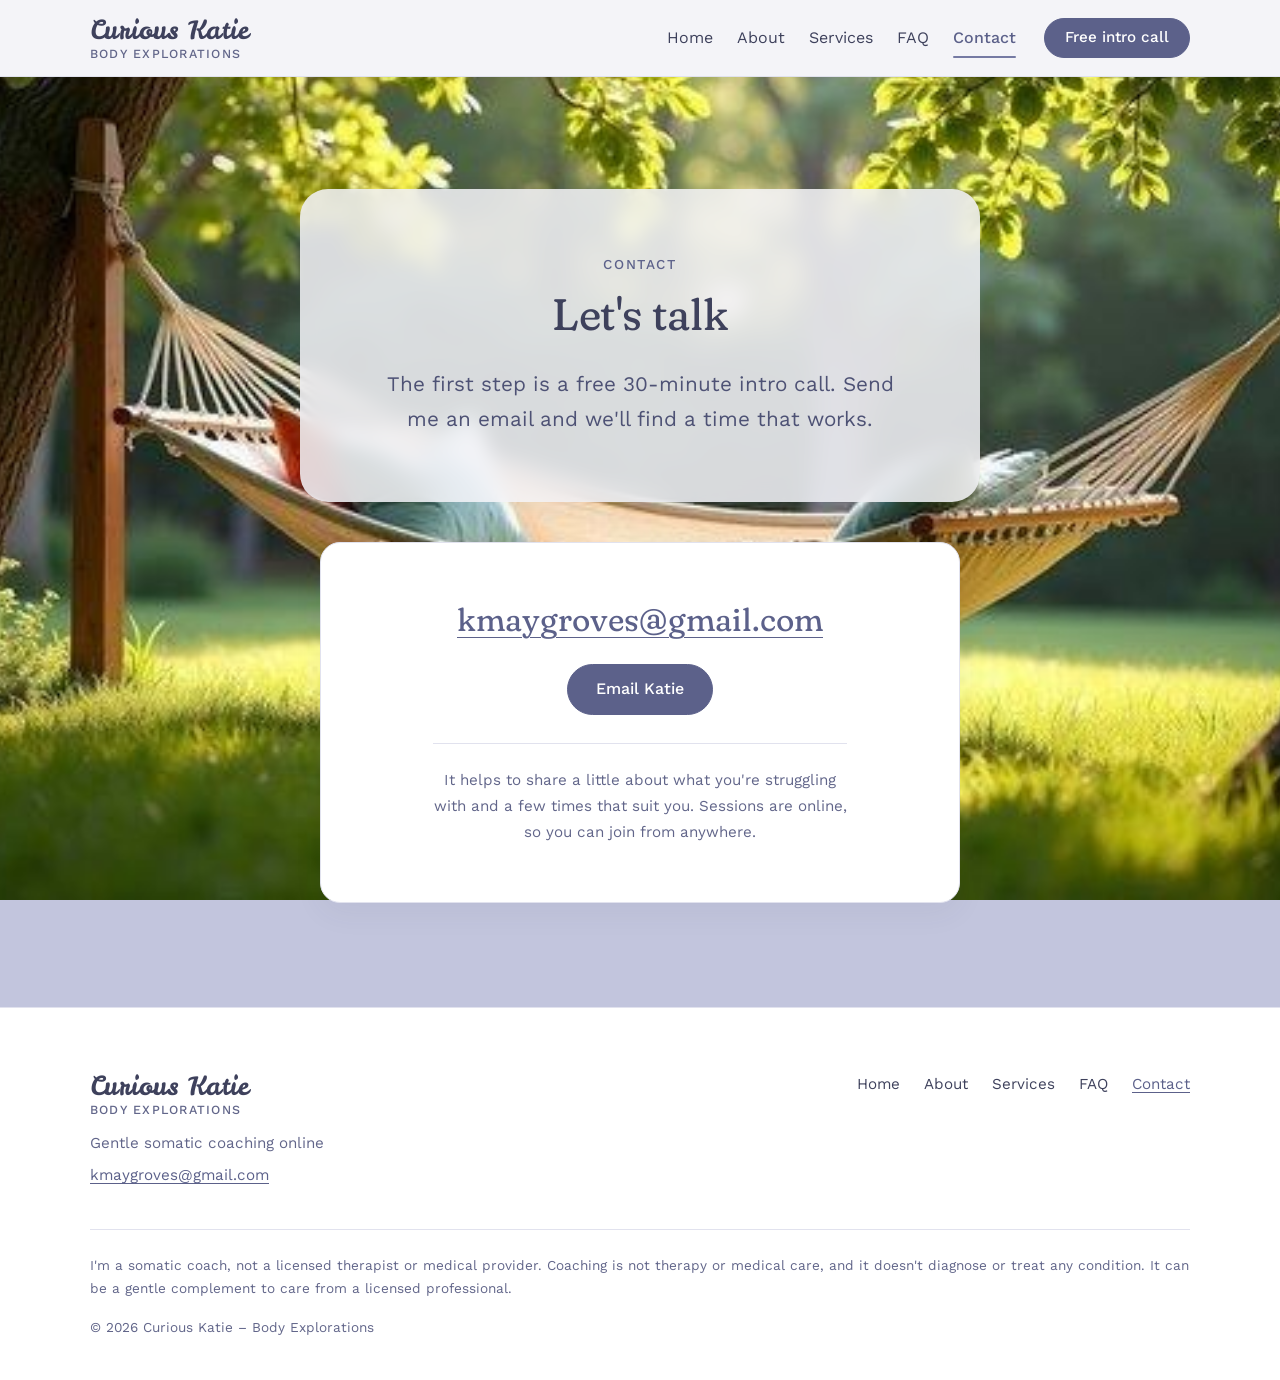
==== contact.html @ ae28800e "first commit" ====
<!DOCTYPE html>
<html lang="en">
<head>
  <meta charset="utf-8">
  <meta name="viewport" content="width=device-width, initial-scale=1">
  <title>Contact Katie | Curious Katie</title>
  <meta name="description" content="Say hello to Katie by email to book a free 30-minute intro call. A relaxed, no-pressure conversation about how somatic coaching could support you right now.">
  <meta property="og:title" content="Contact Katie | Curious Katie">
  <meta property="og:description" content="Say hello to Katie by email to book a free 30-minute intro call. A relaxed, no-pressure conversation about how somatic coaching could support you right now.">
  <meta property="og:type" content="website">
  <meta property="og:site_name" content="Curious Katie – Body Explorations">
  <meta name="theme-color" content="#F4F4F8">
  <link rel="icon" href="images/favicon.svg" type="image/svg+xml">
  <link rel="preconnect" href="https://fonts.googleapis.com">
  <link rel="preconnect" href="https://fonts.gstatic.com" crossorigin>
  <link rel="stylesheet" href="https://fonts.googleapis.com/css2?family=Fraunces:ital,opsz,wght,SOFT@0,9..144,400..500,100;1,9..144,400..500,100&amp;family=Work+Sans:wght@400;500&amp;family=Leckerli+One&amp;display=swap">
  <link rel="stylesheet" href="css/styles.css">
  <script src="js/main.js"></script>
</head>
<body>
  <a class="skip-link" href="#main">Skip to content</a>

  <header class="site-header">
    <div class="container header-inner">
      <a class="wordmark" href="index.html">
        <span class="wordmark-name">Curious Katie</span>
        <span class="wordmark-tag">Body Explorations</span>
      </a>
      <button class="nav-toggle" type="button" aria-expanded="false" aria-controls="site-nav">
        <span class="nav-toggle-bars" aria-hidden="true"></span>
        <span class="visually-hidden">Menu</span>
      </button>
      <nav class="site-nav" id="site-nav" aria-label="Main">
        <ul class="nav-list">
          <li><a href="index.html">Home</a></li>
          <li><a href="about.html">About</a></li>
          <li><a href="services.html">Services</a></li>
          <li><a href="faq.html">FAQ</a></li>
          <li><a href="contact.html" aria-current="page">Contact</a></li>
        </ul>
        <a class="btn btn--small" href="contact.html">Free intro call</a>
      </nav>
    </div>
  </header>

  <main id="main">

    <section class="page-hero page-hero--full section--photo photo--hammock" aria-labelledby="page-title">
      <div class="container">
        <div class="reading center frost fade-in">
          <span class="eyebrow">Contact</span>
          <h1 id="page-title">Let's talk</h1>
          <p class="lead">The first step is a free 30-minute intro call. Send me an email and we'll find a time that works.</p>
        </div>

        <div class="card contact-card fade-in fade-in--delay">
          <a class="contact-email" href="mailto:kmaygroves@gmail.com?subject=Free%20intro%20call">kmaygroves@gmail.com</a>
          <div>
            <a class="btn" href="mailto:kmaygroves@gmail.com?subject=Free%20intro%20call">Email Katie</a>
          </div>
          <p class="contact-help">It helps to share a little about what you're struggling with and a few times that suit you. Sessions are online, so you can join from anywhere.</p>
        </div>
      </div>
    </section>

  </main>

  <footer class="site-footer">
    <div class="container footer-inner">
      <div class="footer-brand">
        <a class="wordmark" href="index.html">
          <span class="wordmark-name">Curious Katie</span>
          <span class="wordmark-tag">Body Explorations</span>
        </a>
        <p>Gentle somatic coaching online</p>
        <p class="footer-email"><a href="mailto:kmaygroves@gmail.com">kmaygroves@gmail.com</a></p>
      </div>
      <nav aria-label="Footer">
        <ul class="footer-nav">
          <li><a href="index.html">Home</a></li>
          <li><a href="about.html">About</a></li>
          <li><a href="services.html">Services</a></li>
          <li><a href="faq.html">FAQ</a></li>
          <li><a href="contact.html" aria-current="page">Contact</a></li>
        </ul>
      </nav>
    </div>
    <div class="container footer-bottom">
      <div class="footer-bottom-inner">
        <!-- DISCLAIMER: Katie's wording. The same text is in the footer of every page, so change it in all six files. -->
        <p class="disclaimer">I'm a somatic coach, not a licensed therapist or medical provider. Coaching is not therapy or medical care, and it doesn't diagnose or treat any condition. It can be a gentle complement to care from a licensed professional.</p>
        <p class="copyright">© 2026 Curious Katie – Body Explorations</p>
      </div>
    </div>
  </footer>
</body>
</html>
---- css/styles.css ----
/* ==========================================================================
   Curious Katie – Body Explorations
   Design system: "Mist and lavender"
   ========================================================================== */

/* ---------- Design tokens ---------- */
:root {
  --color-bg: #F4F4F8;          /* mist: main page background */
  --color-surface: #FFFFFF;     /* cards, content panels */
  --color-soft: #E1E2EE;        /* alternate sections, dividers */
  --color-lavender: #C2C5DD;    /* decorative accents, borders, shapes */
  --color-accent: #757AA3;      /* decorative accents, borders, icons */
  --color-accent-dark: #5C618A; /* buttons, links, small headings */
  --color-text: #3E415C;        /* body and heading text */
  --color-text-muted: #62668A;  /* captions, secondary text */

  /* Light text on #757AA3 is only ~4.1:1 (below WCAG AA), so buttons
     and text links use the darker accent, which is ~6:1. */
  --color-button: var(--color-accent-dark);
  --color-button-hover: #494D74;
  --color-link: var(--color-accent-dark);
  --color-link-hover: var(--color-text);

  --font-heading: "Fraunces", Georgia, "Times New Roman", serif;
  --font-body: "Work Sans", system-ui, -apple-system, "Segoe UI", sans-serif;
  --font-wordmark: "Leckerli One", "Brush Script MT", cursive;

  --radius-card: 20px;
  --radius-pill: 999px;
  --max-width: 1100px;
  --reading-width: 680px;
  --gutter: 20px;
  --section-pad: 56px;

  --shadow-soft: 0 10px 30px rgba(62, 65, 92, 0.06);
  --transition: 0.25s ease;
}

@media (min-width: 768px) {
  :root {
    --gutter: 32px;
    --section-pad: 104px;
  }
}

/* ---------- Base ---------- */
*,
*::before,
*::after {
  box-sizing: border-box;
}

html {
  -webkit-text-size-adjust: 100%;
  text-size-adjust: 100%;
}

body {
  margin: 0;
  background: var(--color-bg);
  color: var(--color-text);
  font-family: var(--font-body);
  font-size: 1.0625rem; /* 17px */
  font-weight: 400;
  line-height: 1.7;
  -webkit-font-smoothing: antialiased;
}

@media (min-width: 768px) {
  body {
    font-size: 1.125rem; /* 18px */
  }
}

img {
  display: block;
  max-width: 100%;
  height: auto;
}

h1,
h2,
h3 {
  margin: 0 0 0.6em;
  font-family: var(--font-heading);
  font-weight: 400;
  font-variation-settings: "SOFT" 100;
  line-height: 1.2;
  color: var(--color-text);
  text-wrap: balance;
}

h1 {
  font-size: 2.1rem;
  letter-spacing: -0.01em;
}

h2 {
  font-size: 1.75rem;
}

h3 {
  font-size: 1.3rem;
  font-weight: 500;
}

@media (min-width: 768px) {
  h1 {
    font-size: 2.75rem;
  }

  h2 {
    font-size: 2.1rem;
  }
}

p {
  margin: 0 0 1.2em;
}

p:last-child {
  margin-bottom: 0;
}

a {
  color: var(--color-link);
  text-decoration-thickness: 1px;
  text-underline-offset: 0.2em;
  transition: color var(--transition), text-decoration-thickness var(--transition);
}

a:hover {
  color: var(--color-link-hover);
  text-decoration-thickness: 2px;
}

:focus-visible {
  outline: 3px solid var(--color-accent-dark);
  outline-offset: 3px;
  border-radius: 4px;
}

ul {
  padding-left: 1.2em;
}

/* ---------- Utilities ---------- */
.visually-hidden {
  position: absolute !important;
  width: 1px;
  height: 1px;
  padding: 0;
  margin: -1px;
  overflow: hidden;
  clip: rect(0, 0, 0, 0);
  white-space: nowrap;
  border: 0;
}

.skip-link {
  position: absolute;
  top: -100px;
  left: 16px;
  z-index: 100;
  padding: 10px 20px;
  background: var(--color-button);
  color: #FFFFFF;
  border-radius: var(--radius-pill);
  text-decoration: none;
  font-weight: 500;
}

.skip-link:focus {
  top: 12px;
  color: #FFFFFF;
}

.container {
  width: 100%;
  max-width: calc(var(--max-width) + var(--gutter) * 2);
  margin: 0 auto;
  padding: 0 var(--gutter);
}

.reading {
  max-width: var(--reading-width);
}

.plain-list {
  margin: 0;
  padding: 0;
  list-style: none;
}

.center {
  margin-left: auto;
  margin-right: auto;
  text-align: center;
}

.eyebrow {
  display: block;
  margin-bottom: 0.75rem;
  font-size: 0.85rem;
  font-weight: 500;
  letter-spacing: 0.12em;
  text-transform: uppercase;
  color: var(--color-accent-dark);
}

.lead {
  font-size: 1.15em;
  color: var(--color-text-muted);
  text-wrap: balance;
}

/* A line break that only applies where the first line fits on one row */
@media (max-width: 599px) {
  .br-wide {
    display: none;
  }
}

/* ---------- Sections ---------- */
.section {
  position: relative;
  padding: var(--section-pad) 0;
}

.section--soft {
  background: var(--color-soft);
  /* Slightly deeper muted text so it keeps AA contrast on the soft background */
  --color-text-muted: #575B7E;
}

/* Follows a page hero directly, so the hero's spacing is enough */
.section--flush-top {
  padding-top: 0;
}

.section-intro {
  margin-bottom: 2.5rem;
}

/* ---------- Parallax photo sections ----------
   The photo stays put while the page scrolls past it. Content sits on a
   frosted panel so text stays readable whatever the photo behind it. */
.section--photo {
  padding: calc(var(--section-pad) * 1.4) 0;
  background-color: var(--color-lavender);
  background-position: center center;
  background-repeat: no-repeat;
  background-size: cover;
}

/* Fixed backgrounds only on devices that handle them well (not touch
   phones, where they jump or blur) and only when motion is welcome */
@media (hover: hover) and (pointer: fine) and (prefers-reduced-motion: no-preference) {
  .section--photo {
    background-attachment: fixed;
  }
}

.photo--sunset {
  background-image: url("../images/bg-sunset.jpg");
}

.photo--sky {
  background-image: url("../images/bg-sky.jpg");
}

.photo--petunia {
  background-image: url("../images/bg-petunia.jpg");
}

.photo--petunias {
  background-image: url("../images/bg-petunias.jpg");
}

.photo--hammock {
  background-image: url("../images/bg-hammock.jpg");
}

.frost {
  padding: 40px 24px;
  border-radius: 28px;
  background: rgba(244, 244, 248, 0.92);
  box-shadow: var(--shadow-soft);
  /* Deeper muted text keeps AA contrast over any photo */
  --color-text-muted: #4E5275;
}

@supports ((-webkit-backdrop-filter: blur(8px)) or (backdrop-filter: blur(8px))) {
  .frost {
    background: rgba(244, 244, 248, 0.86);
    -webkit-backdrop-filter: blur(10px);
    backdrop-filter: blur(10px);
  }
}

@media (min-width: 768px) {
  .frost {
    padding: 64px 56px;
  }
}

/* Narrower panel so the photo shows around it */
.section--photo .cta-band {
  max-width: 760px;
  margin: 0 auto;
  background: rgba(244, 244, 248, 0.94);
  --color-text-muted: #4E5275;
}

@supports ((-webkit-backdrop-filter: blur(8px)) or (backdrop-filter: blur(8px))) {
  .section--photo .cta-band {
    background: rgba(244, 244, 248, 0.88);
    -webkit-backdrop-filter: blur(10px);
    backdrop-filter: blur(10px);
  }
}

/* ---------- Buttons ---------- */
.btn {
  display: inline-flex;
  align-items: center;
  justify-content: center;
  gap: 0.5em;
  padding: 14px 28px;
  border: 1.5px solid var(--color-button);
  border-radius: var(--radius-pill);
  background: var(--color-button);
  color: #FFFFFF;
  font-family: var(--font-body);
  font-size: 1rem;
  font-weight: 500;
  line-height: 1.3;
  text-align: center;
  text-decoration: none;
  cursor: pointer;
  transition: background-color var(--transition), border-color var(--transition), color var(--transition);
}

.btn:hover {
  background: var(--color-button-hover);
  border-color: var(--color-button-hover);
  color: #FFFFFF;
}

.btn--secondary {
  background: transparent;
  border-color: var(--color-accent);
  color: var(--color-accent-dark);
}

.btn--secondary:hover {
  background: var(--color-surface);
  border-color: var(--color-accent-dark);
  color: var(--color-text);
}

.btn--small {
  padding: 9px 20px;
  font-size: 0.95rem;
}

.btn-row {
  display: flex;
  flex-wrap: wrap;
  gap: 14px;
  margin-top: 2rem;
}

.center .btn-row {
  justify-content: center;
}

.text-link {
  font-weight: 500;
}

/* ---------- Header and navigation ---------- */
.site-header {
  position: sticky;
  top: 0;
  z-index: 50;
  background: rgba(244, 244, 248, 0.94);
  border-bottom: 1px solid var(--color-soft);
}

@supports ((-webkit-backdrop-filter: blur(8px)) or (backdrop-filter: blur(8px))) {
  .site-header {
    background: rgba(244, 244, 248, 0.82);
    -webkit-backdrop-filter: blur(8px);
    backdrop-filter: blur(8px);
  }
}

.header-inner {
  position: relative;
  display: flex;
  align-items: center;
  justify-content: space-between;
  gap: 16px;
  min-height: 76px;
}

.wordmark {
  display: inline-flex;
  flex-direction: column;
  line-height: 1.1;
  color: var(--color-text);
  text-decoration: none;
}

.wordmark:hover {
  color: var(--color-text);
}

.wordmark-name {
  font-family: var(--font-wordmark);
  font-size: 1.6rem;
  font-weight: 400; /* Leckerli One has a single weight; avoid faux bold */
  letter-spacing: 0.01em;
}

.wordmark-tag {
  margin-top: 3px;
  font-size: 0.78rem;
  font-weight: 500;
  letter-spacing: 0.1em;
  text-transform: uppercase;
  color: var(--color-text-muted);
}

.nav-toggle {
  display: none;
  align-items: center;
  justify-content: center;
  width: 46px;
  height: 46px;
  padding: 0;
  border: 1.5px solid var(--color-lavender);
  border-radius: 50%;
  background: var(--color-surface);
  color: var(--color-text);
  cursor: pointer;
  transition: border-color var(--transition);
}

.nav-toggle:hover {
  border-color: var(--color-accent);
}

.nav-toggle-bars,
.nav-toggle-bars::before,
.nav-toggle-bars::after {
  display: block;
  width: 18px;
  height: 2px;
  border-radius: 2px;
  background: currentColor;
  transition: transform var(--transition), opacity var(--transition);
}

.nav-toggle-bars {
  position: relative;
}

.nav-toggle-bars::before,
.nav-toggle-bars::after {
  content: "";
  position: absolute;
  left: 0;
}

.nav-toggle-bars::before {
  top: -6px;
}

.nav-toggle-bars::after {
  top: 6px;
}

.nav-toggle[aria-expanded="true"] .nav-toggle-bars {
  background: transparent;
}

.nav-toggle[aria-expanded="true"] .nav-toggle-bars::before {
  transform: translateY(6px) rotate(45deg);
}

.nav-toggle[aria-expanded="true"] .nav-toggle-bars::after {
  transform: translateY(-6px) rotate(-45deg);
}

.site-nav {
  display: flex;
  align-items: center;
  gap: 28px;
}

.nav-list {
  display: flex;
  gap: 24px;
  margin: 0;
  padding: 0;
  list-style: none;
}

.nav-list a {
  position: relative;
  display: inline-block;
  padding: 6px 0;
  color: var(--color-text);
  font-size: 1rem;
  text-decoration: none;
}

.nav-list a::after {
  content: "";
  position: absolute;
  left: 0;
  right: 0;
  bottom: 0;
  height: 2px;
  border-radius: 2px;
  background: var(--color-lavender);
  transform: scaleX(0);
  transition: transform var(--transition);
}

.nav-list a:hover {
  color: var(--color-accent-dark);
}

.nav-list a:hover::after {
  transform: scaleX(1);
}

.nav-list a[aria-current="page"] {
  color: var(--color-accent-dark);
  font-weight: 500;
}

.nav-list a[aria-current="page"]::after {
  background: var(--color-accent);
  transform: scaleX(1);
}

@media (max-width: 899px) {
  .nav-toggle {
    display: inline-flex;
  }

  /* Without JavaScript the menu simply wraps below the wordmark */
  .header-inner {
    flex-wrap: wrap;
  }

  .site-nav {
    flex-basis: 100%;
    flex-direction: column;
    align-items: stretch;
    gap: 16px;
    padding: 8px 0 20px;
  }

  .nav-list {
    flex-direction: column;
    gap: 0;
  }

  .nav-list a {
    display: block;
    padding: 12px 4px;
    border-bottom: 1px solid var(--color-soft);
    font-size: 1.05rem;
  }

  .nav-list a::after {
    display: none;
  }

  .nav-list a[aria-current="page"] {
    padding-left: 14px;
    border-left: 3px solid var(--color-accent);
  }

  .site-nav .btn {
    align-self: flex-start;
  }

  /* With JavaScript the menu becomes a toggled panel */
  .js .header-inner {
    flex-wrap: nowrap;
  }

  .js .site-nav {
    display: none;
    position: absolute;
    top: 100%;
    left: 0;
    right: 0;
    padding: 12px var(--gutter) 24px;
    background: var(--color-bg);
    border-bottom: 1px solid var(--color-soft);
    box-shadow: var(--shadow-soft);
  }

  .js .site-nav.is-open {
    display: flex;
  }
}

/* ---------- Hero ---------- */
.hero {
  position: relative;
  overflow: hidden;
  padding: 88px 0 96px;
}

@media (min-width: 768px) {
  .hero {
    padding: 140px 0 150px;
  }
}

.hero-content {
  position: relative;
  z-index: 1;
  max-width: 720px;
}

.hero h1 {
  font-size: 2.5rem;
}

@media (min-width: 768px) {
  .hero h1 {
    font-size: 3.6rem;
  }
}

.hero .lead {
  max-width: 34ch;
  margin-left: auto;
  margin-right: auto;
}

/* A soft mist glow behind the words, so they stay easy to read
   over the meadow's tree and grasses */
.hero-content::before {
  content: "";
  position: absolute;
  z-index: -1;
  left: 50%;
  top: 50%;
  width: min(820px, 130%);
  aspect-ratio: 1.7;
  border-radius: 50%;
  background: radial-gradient(closest-side, rgba(244, 244, 248, 0.9), rgba(244, 244, 248, 0.7) 55%, rgba(244, 244, 248, 0));
  transform: translate(-50%, -50%);
}

/* ---------- Ink meadow hero (three.js background, js/meadow.js) ---------- */
.hero--meadow {
  isolation: isolate;
  display: flex;
  align-items: center;
  min-height: min(88vh, 46rem);
}

.hero--meadow > .container {
  width: 100%;
}

.billboard {
  position: absolute;
  inset: 0;
  z-index: 0;
  overflow: hidden;
  /* shown where WebGL isn't available */
  background: linear-gradient(180deg, #F4F4F8 0%, #F0F0F6 60%, #E4E5EF 100%);
}

.billboard canvas {
  display: block;
  width: 100%;
  height: 100%;
}

/* Meadow behind a whole section (About "How I work"): the scene sticks to the
   screen while the section's cards scroll over it */
.section--meadow {
  isolation: isolate;
  padding: calc(var(--section-pad) * 1.3) 0;
}

.meadow-backdrop {
  position: absolute;
  inset: 0;
  z-index: 0;
  background: linear-gradient(180deg, #F4F4F8 0%, #F0F0F6 60%, #E4E5EF 100%);
}

.meadow-backdrop .billboard {
  position: sticky;
  top: 0;
  height: 100vh;
}

@media (prefers-reduced-motion: reduce) {
  .meadow-backdrop .billboard {
    position: relative;
  }
}

.section--meadow > .container {
  position: relative;
  z-index: 1;
}

/* Cards stay nearly solid white over the scene, so they read as easily as anywhere else */
.section--meadow .card {
  background: rgba(255, 255, 255, 0.94);
}

@supports ((-webkit-backdrop-filter: blur(8px)) or (backdrop-filter: blur(8px))) {
  .section--meadow .card {
    background: rgba(255, 255, 255, 0.88);
    -webkit-backdrop-filter: blur(8px);
    backdrop-filter: blur(8px);
  }
}

/* Half-height version for inner pages (Services) */
.page-hero.hero--meadow-half {
  min-height: min(44vh, 23rem);
  padding: 56px 0;
}

/* The outlined button can sit over branches, so give it a mist fill here */
.hero--meadow .btn--secondary {
  background: rgba(244, 244, 248, 0.88);
}

.hero--meadow .btn--secondary:hover {
  background: var(--color-surface);
}

.page-hero {
  position: relative;
  overflow: hidden;
  padding: 72px 0 40px;
}

@media (min-width: 768px) {
  .page-hero {
    padding: 112px 0 56px;
  }
}

/* A page hero that is the whole page (Contact, 404) */
.page-hero--full {
  padding-bottom: var(--section-pad);
}

.page-hero .container {
  position: relative;
  z-index: 1;
}

/* Soft, blurred organic shapes behind hero areas */
.blobs {
  position: absolute;
  inset: 0;
  z-index: 0;
  pointer-events: none;
}

.blob {
  position: absolute;
  background: var(--color-lavender);
  opacity: 0.45;
  filter: blur(48px);
}

.blob--1 {
  top: -12%;
  left: -8%;
  width: 46vw;
  max-width: 520px;
  aspect-ratio: 1 / 0.85;
  border-radius: 58% 42% 55% 45% / 48% 60% 40% 52%;
}

.blob--2 {
  right: -10%;
  bottom: -18%;
  width: 52vw;
  max-width: 600px;
  aspect-ratio: 1 / 0.8;
  border-radius: 42% 58% 38% 62% / 55% 45% 55% 45%;
  opacity: 0.38;
}

.page-hero .blob--1 {
  top: -40%;
  left: auto;
  right: -6%;
  opacity: 0.35;
}

.page-hero .blob--2 {
  display: none;
}

/* Gentle entrance, only for people who haven't asked for reduced motion */
@media (prefers-reduced-motion: no-preference) {
  .fade-in {
    animation: fade-up 0.9s ease both;
  }

  .fade-in--delay {
    animation-delay: 0.15s;
  }

  @keyframes fade-up {
    from {
      opacity: 0;
      transform: translateY(14px);
    }

    to {
      opacity: 1;
      transform: none;
    }
  }
}

/* ---------- Cards ---------- */
.card {
  background: var(--color-surface);
  border: 1px solid var(--color-soft);
  border-radius: var(--radius-card);
  padding: 28px;
  box-shadow: var(--shadow-soft);
}

@media (min-width: 768px) {
  .card {
    padding: 36px;
  }
}

.card-grid {
  display: grid;
  gap: 20px;
}

@media (min-width: 768px) {
  .card-grid--3 {
    grid-template-columns: repeat(3, 1fr);
  }

  .card-grid--2 {
    grid-template-columns: repeat(2, 1fr);
    gap: 28px;
  }
}

.feeling-card {
  display: flex;
  align-items: flex-start;
  gap: 16px;
  padding: 24px;
}

.feeling-card p {
  margin: 0;
  font-family: var(--font-heading);
  font-size: 1.15rem;
  font-variation-settings: "SOFT" 100;
  line-height: 1.4;
}

.feeling-mark {
  flex-shrink: 0;
  width: 14px;
  height: 14px;
  margin-top: 0.4em;
  border-radius: 50% 46% 54% 50%;
  background: var(--color-lavender);
}

.prose {
  margin-top: 2rem;
}

/* ---------- Split layout (photo + text) ---------- */
.split {
  display: grid;
  gap: 40px;
  align-items: center;
}

@media (min-width: 820px) {
  .split {
    grid-template-columns: 5fr 7fr;
    gap: 72px;
  }
}

.photo-frame {
  position: relative;
  max-width: 400px;
  width: 100%;
  margin: 0 auto;
}

.photo-frame::before {
  content: "";
  position: absolute;
  inset: 18px -18px -18px 18px;
  border: 1.5px solid var(--color-lavender);
  border-radius: 999px 999px 28px 28px;
}

.photo-frame img {
  position: relative;
  width: 100%;
  aspect-ratio: 4 / 5;
  object-fit: cover;
  border-radius: 999px 999px 28px 28px;
  background: linear-gradient(170deg, var(--color-lavender), var(--color-bg));
}

/* Illustration variant: no frame, edges fade softly into the section,
   and the cream paper blends into the lavender behind it */
.photo-frame--soft::before {
  display: none;
}

.photo-frame--soft img {
  border-radius: 0;
  background: none;
  opacity: 0.9;
  mix-blend-mode: multiply;
  -webkit-mask-image: radial-gradient(ellipse 50% 50% at 50% 50%, #000 55%, transparent 100%);
  mask-image: radial-gradient(ellipse 50% 50% at 50% 50%, #000 55%, transparent 100%);
}

/* Photo variant: no frame, edges fade gently into the page */
.photo-frame--fade::before {
  display: none;
}

.photo-frame--fade img {
  border-radius: 0;
  background: none;
  -webkit-mask-image: radial-gradient(ellipse 50% 50% at 50% 50%, #000 50%, transparent 100%);
  mask-image: radial-gradient(ellipse 50% 50% at 50% 50%, #000 50%, transparent 100%);
}

.illustration-caption {
  position: relative;
  margin-top: -0.75rem;
  font-family: var(--font-heading);
  font-size: 1.15rem;
  font-style: italic;
  font-variation-settings: "SOFT" 100;
  line-height: 1.4;
  text-align: center;
  text-wrap: balance;
  color: var(--color-accent-dark);
}

/* ---------- About ---------- */
.about-intro .split {
  align-items: start;
}

.section--compact {
  padding: calc(var(--section-pad) * 0.7) 0;
}

.credentials {
  display: grid;
  gap: 14px;
  max-width: 900px;
  margin: 0.5rem auto 0;
}

@media (min-width: 768px) {
  .credentials {
    grid-template-columns: repeat(3, 1fr);
  }
}

.credentials li {
  padding: 22px 24px;
  font-family: var(--font-heading);
  font-size: 1.15rem;
  font-variation-settings: "SOFT" 100;
  line-height: 1.35;
  text-align: center;
}

.ways-in h3 {
  margin-bottom: 0.5em;
}

.card--wide {
  grid-column: 1 / -1;
}

.parts-card {
  text-align: center;
}

.parts-card p:not(.parts-welcome) {
  max-width: var(--reading-width);
  margin-left: auto;
  margin-right: auto;
}

.parts-welcome {
  margin-top: 1.25rem;
  font-family: var(--font-wordmark);
  font-size: 1.75rem;
  line-height: 1.3;
  color: var(--color-accent-dark);
}

.reflection {
  margin-top: 4rem;
}

.verse {
  margin: 1.6em 0;
  padding: 0.4em 0;
  font-family: var(--font-heading);
  font-size: 1.35rem;
  font-style: italic;
  font-variation-settings: "SOFT" 100;
  line-height: 1.6;
  color: var(--color-accent-dark);
}

@media (min-width: 768px) {
  .verse {
    font-size: 1.55rem;
  }
}

.embodiment {
  margin-left: auto;
  margin-right: auto;
}

.closing-line {
  margin-top: 3.5rem;
}

.closing-sprig {
  width: 56px;
  margin: 0 auto 1rem;
}

.closing-line p {
  font-family: var(--font-wordmark);
  font-size: 1.75rem;
  line-height: 1.35;
  color: var(--color-accent-dark);
  text-wrap: balance;
}

@media (min-width: 768px) {
  .closing-line p {
    font-size: 2.25rem;
  }
}

/* ---------- Services ---------- */
.offer-card {
  display: flex;
  flex-direction: column;
}

.offer-card h2 {
  font-size: 1.6rem;
  margin-bottom: 0.4em;
}

.offer-meta {
  display: flex;
  flex-wrap: wrap;
  gap: 8px;
  margin: 0 0 1.25rem;
  padding: 0;
  list-style: none;
}

.offer-meta li {
  padding: 4px 14px;
  border-radius: var(--radius-pill);
  background: var(--color-bg);
  border: 1px solid var(--color-soft);
  font-size: 0.9rem;
  font-weight: 500;
  color: var(--color-text-muted);
}

.offer-meta .offer-price {
  background: var(--color-soft);
  color: var(--color-text);
}

.offer-card .btn {
  align-self: flex-start;
  margin-top: auto;
}

.offer-card p {
  margin-bottom: 1.75rem;
}

.steps {
  display: grid;
  gap: 20px;
  margin: 2.5rem 0 0;
  padding: 0;
  list-style: none;
  counter-reset: step;
}

@media (min-width: 768px) {
  .steps {
    grid-template-columns: repeat(3, 1fr);
  }
}

.step {
  counter-increment: step;
}

.step::before {
  content: counter(step);
  display: grid;
  place-items: center;
  width: 44px;
  height: 44px;
  margin-bottom: 16px;
  border-radius: 50%;
  background: var(--color-soft);
  font-family: var(--font-heading);
  font-size: 1.2rem;
  color: var(--color-accent-dark);
}

.step h3 {
  margin-bottom: 0.3em;
}

.step p {
  color: var(--color-text-muted);
  font-size: 0.95em;
}

/* ---------- FAQ accordion ---------- */
.faq-list {
  display: grid;
  gap: 14px;
  margin: 0 auto;
}

.faq-item {
  background: var(--color-surface);
  border: 1px solid var(--color-soft);
  border-radius: var(--radius-card);
  transition: border-color var(--transition);
}

.faq-item[open] {
  border-color: var(--color-lavender);
}

.faq-item summary {
  position: relative;
  display: block;
  padding: 22px 64px 22px 26px;
  border-radius: var(--radius-card);
  font-family: var(--font-heading);
  font-size: 1.2rem;
  font-weight: 500;
  font-variation-settings: "SOFT" 100;
  line-height: 1.35;
  cursor: pointer;
  list-style: none;
}

.faq-item summary::-webkit-details-marker {
  display: none;
}

.faq-item summary:hover {
  color: var(--color-accent-dark);
}

/* Plus / minus icon */
.faq-item summary::before,
.faq-item summary::after {
  content: "";
  position: absolute;
  right: 26px;
  top: 50%;
  width: 16px;
  height: 2px;
  margin-top: -1px;
  border-radius: 2px;
  background: var(--color-accent);
  transition: transform var(--transition);
}

.faq-item summary::after {
  transform: rotate(90deg);
}

.faq-item[open] summary::after {
  transform: rotate(0deg);
}

.faq-answer {
  padding: 0 26px 24px;
  color: var(--color-text);
}

/* ---------- Testimonials ---------- */
.testimonial {
  margin: 0;
}

.testimonial blockquote {
  margin: 0 0 1.25rem;
  font-family: var(--font-heading);
  font-size: 1.2rem;
  font-style: italic;
  font-variation-settings: "SOFT" 100;
  line-height: 1.55;
}

.testimonial figcaption {
  font-size: 0.9rem;
  font-weight: 500;
  font-variant: small-caps;
  letter-spacing: 0.06em;
  color: var(--color-text-muted);
}

/* ---------- Call-to-action band ---------- */
.cta-band {
  position: relative;
  overflow: hidden;
  padding: 56px 24px;
  border-radius: 28px;
  background: var(--color-soft);
  text-align: center;
  --color-text-muted: #575B7E;
}

@media (min-width: 768px) {
  .cta-band {
    padding: 80px 48px;
  }
}

.cta-band > * {
  position: relative;
  z-index: 1;
}

.cta-band::before,
.cta-band::after {
  content: "";
  position: absolute;
  z-index: 0;
  background: var(--color-lavender);
  opacity: 0.5;
  filter: blur(40px);
}

.cta-band::before {
  top: -60px;
  left: -40px;
  width: 260px;
  height: 200px;
  border-radius: 58% 42% 55% 45% / 48% 60% 40% 52%;
}

.cta-band::after {
  right: -50px;
  bottom: -70px;
  width: 300px;
  height: 220px;
  border-radius: 42% 58% 38% 62% / 55% 45% 55% 45%;
}

.cta-band p {
  max-width: 46ch;
  margin-left: auto;
  margin-right: auto;
  color: var(--color-text-muted);
}

.cta-band .btn {
  margin-top: 1.75rem;
}

/* ---------- Contact ---------- */
.contact-card {
  max-width: 640px;
  margin: 2.5rem auto 0;
  text-align: center;
}

@media (min-width: 768px) {
  .contact-card {
    padding: 56px;
  }
}

.contact-email {
  display: inline-block;
  margin-bottom: 1.5rem;
  font-family: var(--font-heading);
  font-size: clamp(1.35rem, 5.4vw, 2rem);
  font-variation-settings: "SOFT" 100;
  line-height: 1.3;
  overflow-wrap: anywhere;
}

.contact-help {
  max-width: 46ch;
  margin: 1.75rem auto 0;
  padding-top: 1.5rem;
  border-top: 1px solid var(--color-soft);
  font-size: 0.95rem;
  color: var(--color-text-muted);
}

/* ---------- 404 ---------- */
.not-found {
  min-height: 52vh;
  display: flex;
  align-items: center;
}

/* ---------- Footer ---------- */
.site-footer {
  padding: 64px 0 40px;
  background: var(--color-surface);
  border-top: 1px solid var(--color-soft);
  font-size: 0.95rem;
}

.footer-inner {
  display: grid;
  gap: 32px;
}

@media (min-width: 768px) {
  .footer-inner {
    grid-template-columns: 1fr auto;
    align-items: start;
  }
}

.footer-brand p {
  margin: 0.9rem 0 0;
  color: var(--color-text-muted);
}

.footer-brand .footer-email {
  margin-top: 0.4rem;
}

.footer-nav {
  display: flex;
  flex-wrap: wrap;
  gap: 8px 24px;
  margin: 0;
  padding: 0;
  list-style: none;
}

.footer-nav a {
  color: var(--color-text);
  text-decoration: none;
}

.footer-nav a:hover,
.footer-nav a[aria-current="page"] {
  color: var(--color-accent-dark);
  text-decoration: underline;
}

.footer-bottom {
  margin-top: 40px;
}

.footer-bottom-inner {
  padding-top: 24px;
  border-top: 1px solid var(--color-soft);
}

/* Runs the full width of the footer on every page */
.disclaimer {
  font-size: 0.85rem;
  color: var(--color-text-muted);
}

.copyright {
  margin-top: 1rem;
  font-size: 0.85rem;
  color: var(--color-text-muted);
}

/* ---------- Reduced motion ---------- */
@media (prefers-reduced-motion: reduce) {
  *,
  *::before,
  *::after {
    animation-duration: 0.01ms !important;
    animation-iteration-count: 1 !important;
    transition-duration: 0.01ms !important;
    scroll-behavior: auto !important;
  }
}
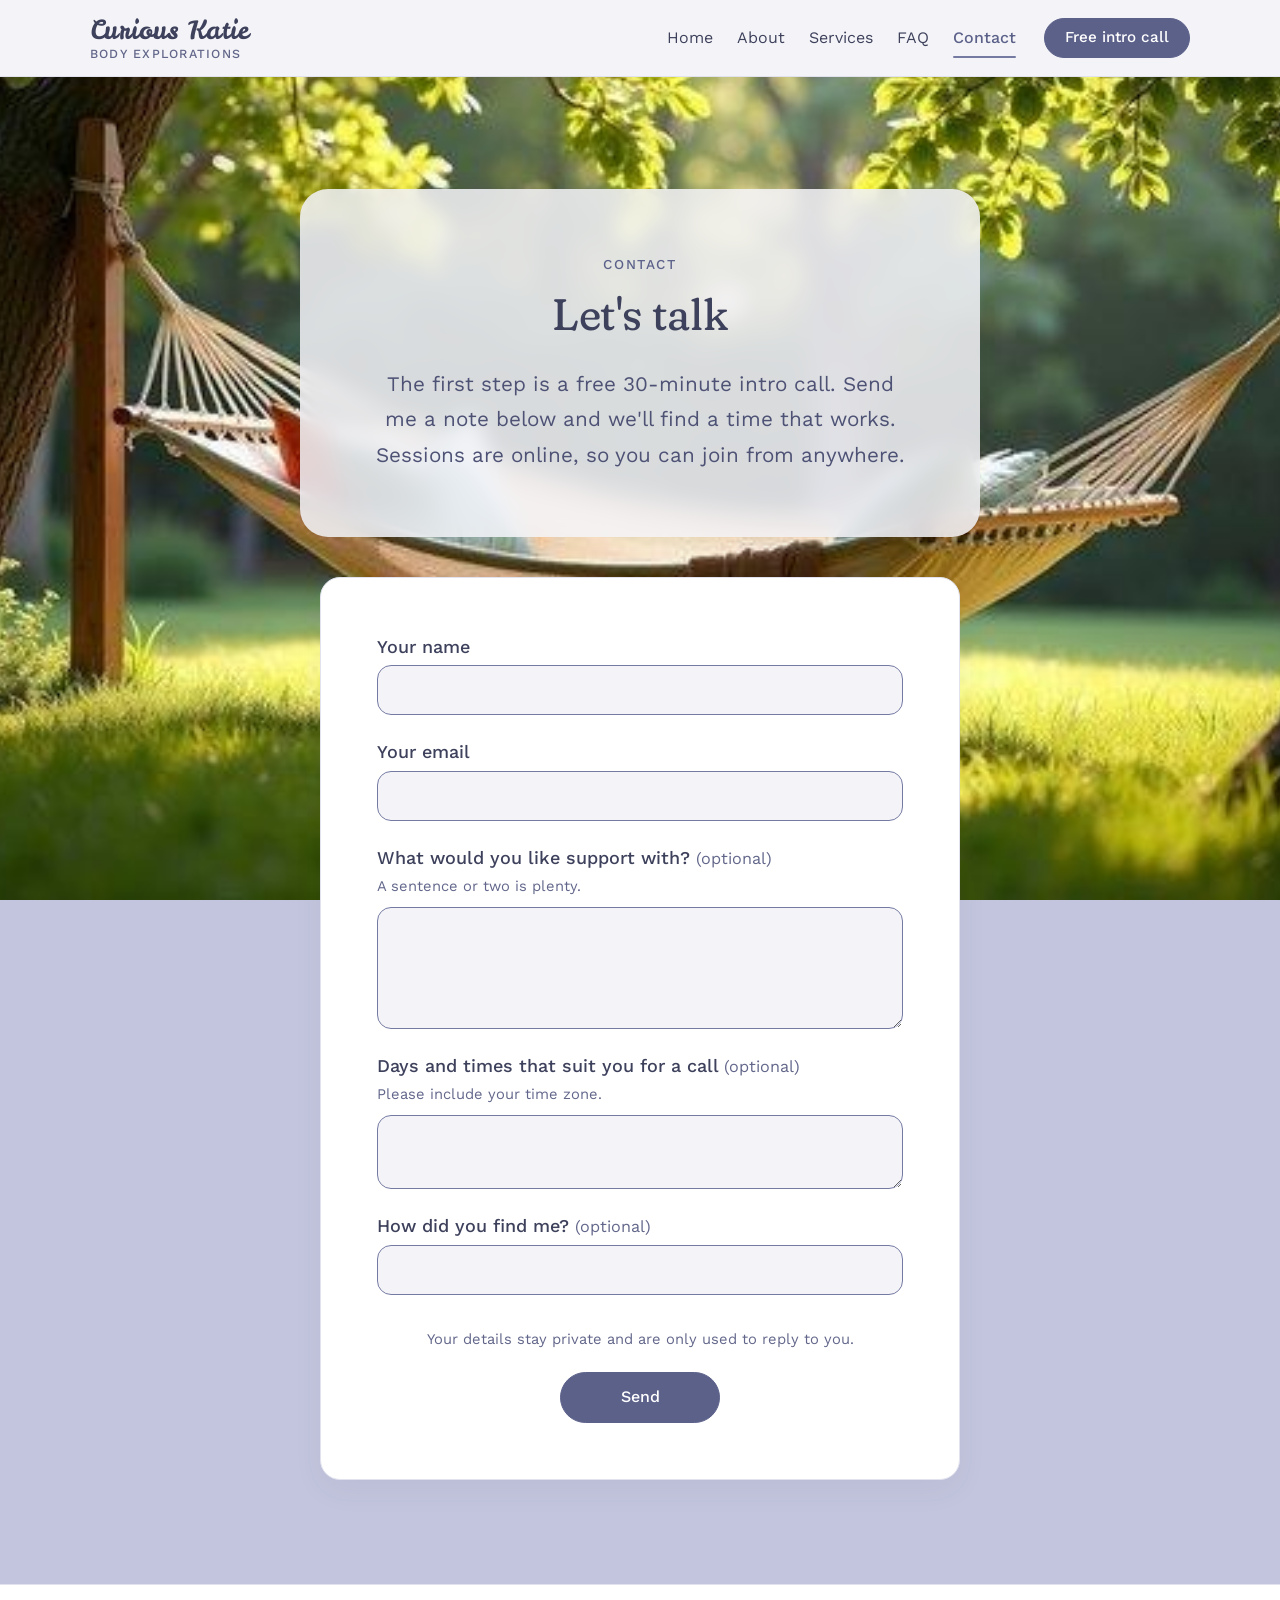
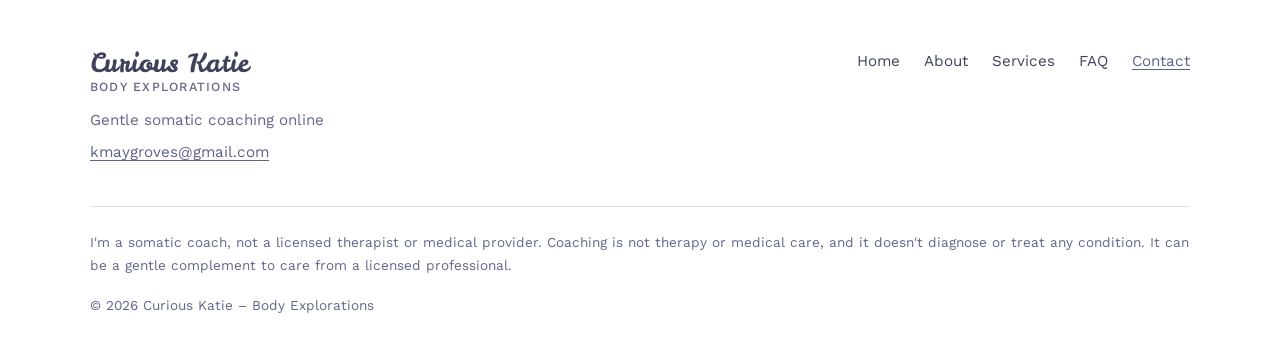
==== commit 0dcacfff: "contact form update" ====
--- a/contact.html
+++ b/contact.html
@@ -4,9 +4,9 @@
   <meta charset="utf-8">
   <meta name="viewport" content="width=device-width, initial-scale=1">
   <title>Contact Katie | Curious Katie</title>
-  <meta name="description" content="Say hello to Katie by email to book a free 30-minute intro call. A relaxed, no-pressure conversation about how somatic coaching could support you right now.">
+  <meta name="description" content="Send Katie a short message to book a free 30-minute intro call. A relaxed, no-pressure conversation about how somatic coaching could support you right now.">
   <meta property="og:title" content="Contact Katie | Curious Katie">
-  <meta property="og:description" content="Say hello to Katie by email to book a free 30-minute intro call. A relaxed, no-pressure conversation about how somatic coaching could support you right now.">
+  <meta property="og:description" content="Send Katie a short message to book a free 30-minute intro call. A relaxed, no-pressure conversation about how somatic coaching could support you right now.">
   <meta property="og:type" content="website">
   <meta property="og:site_name" content="Curious Katie – Body Explorations">
   <meta name="theme-color" content="#F4F4F8">
@@ -16,6 +16,7 @@
   <link rel="stylesheet" href="https://fonts.googleapis.com/css2?family=Fraunces:ital,opsz,wght,SOFT@0,9..144,400..500,100;1,9..144,400..500,100&amp;family=Work+Sans:wght@400;500&amp;family=Leckerli+One&amp;display=swap">
   <link rel="stylesheet" href="css/styles.css">
   <script src="js/main.js"></script>
+  <script src="js/contact.js" defer></script>
 </head>
 <body>
   <a class="skip-link" href="#main">Skip to content</a>
@@ -50,15 +51,49 @@
         <div class="reading center frost fade-in">
           <span class="eyebrow">Contact</span>
           <h1 id="page-title">Let's talk</h1>
-          <p class="lead">The first step is a free 30-minute intro call. Send me an email and we'll find a time that works.</p>
+          <p class="lead">The first step is a free 30-minute intro call. Send me a note below and we'll find a time that works. Sessions are online, so you can join from anywhere.</p>
         </div>
 
         <div class="card contact-card fade-in fade-in--delay">
-          <a class="contact-email" href="mailto:kmaygroves@gmail.com?subject=Free%20intro%20call">kmaygroves@gmail.com</a>
-          <div>
-            <a class="btn" href="mailto:kmaygroves@gmail.com?subject=Free%20intro%20call">Email Katie</a>
+          <!-- CONTACT FORM: the action below is your Google Apps Script web app address. See "Your contact form" in README.md. -->
+          <form class="contact-form" id="contact-form" action="https://script.google.com/macros/s/AKfycbz_lgOq57dZVWzwJs9VBW7fRC8csBJouPYtyaI5TS0eUeQqB8F-jQQmmx-y-vuycs8imA/exec" method="post">
+            <div class="form-field">
+              <label for="cf-name">Your name</label>
+              <input id="cf-name" name="name" type="text" autocomplete="name" maxlength="200" required>
+            </div>
+            <div class="form-field">
+              <label for="cf-email">Your email</label>
+              <input id="cf-email" name="email" type="email" autocomplete="email" maxlength="254" required>
+            </div>
+            <div class="form-field">
+              <label for="cf-support">What would you like support with? <span class="form-optional">(optional)</span></label>
+              <p class="form-hint" id="cf-support-hint">A sentence or two is plenty.</p>
+              <textarea id="cf-support" name="support" rows="4" maxlength="5000" aria-describedby="cf-support-hint"></textarea>
+            </div>
+            <div class="form-field">
+              <label for="cf-times">Days and times that suit you for a call <span class="form-optional">(optional)</span></label>
+              <p class="form-hint" id="cf-times-hint">Please include your time zone.</p>
+              <textarea id="cf-times" name="times" rows="2" maxlength="1000" aria-describedby="cf-times-hint"></textarea>
+            </div>
+            <div class="form-field">
+              <label for="cf-found">How did you find me? <span class="form-optional">(optional)</span></label>
+              <input id="cf-found" name="found" type="text" maxlength="500">
+            </div>
+            <!-- Hidden from people. Spam bots fill it in, and the script ignores them. -->
+            <div class="form-trap" aria-hidden="true">
+              <label for="cf-website">Leave this empty</label>
+              <input id="cf-website" name="website" type="text" tabindex="-1" autocomplete="off">
+            </div>
+            <p class="form-privacy">Your details stay private and are only used to reply to you.</p>
+            <div class="form-submit">
+              <button class="btn" type="submit">Send</button>
+            </div>
+            <p class="form-status" role="alert"></p>
+          </form>
+          <div class="contact-thanks" id="contact-thanks" tabindex="-1" hidden>
+            <p class="contact-thanks-title">Thank you</p>
+            <p>Your message is on its way. I'll be in touch within a couple of days.</p>
           </div>
-          <p class="contact-help">It helps to share a little about what you're struggling with and a few times that suit you. Sessions are online, so you can join from anywhere.</p>
         </div>
       </div>
     </section>
--- a/css/styles.css
+++ b/css/styles.css
@@ -13,6 +13,7 @@
   --color-accent-dark: #5C618A; /* buttons, links, small headings */
   --color-text: #3E415C;        /* body and heading text */
   --color-text-muted: #62668A;  /* captions, secondary text */
+  --color-error: #9A3F55;       /* form problems: a soft, dark rose */
 
   /* Light text on #757AA3 is only ~4.1:1 (below WCAG AA), so buttons
      and text links use the darker accent, which is ~6:1. */
@@ -1330,22 +1331,123 @@
   }
 }
 
-.contact-email {
-  display: inline-block;
+.contact-form {
+  text-align: left;
+}
+
+.form-field {
   margin-bottom: 1.5rem;
+}
+
+.form-field label {
+  display: block;
+  margin-bottom: 0.4rem;
+  font-weight: 500;
+  line-height: 1.4;
+}
+
+.form-optional {
+  font-size: 0.9em;
+  font-weight: 400;
+  color: var(--color-text-muted);
+}
+
+.form-hint {
+  margin: -0.2rem 0 0.5rem;
+  font-size: 0.92rem;
+  color: var(--color-text-muted);
+}
+
+/* The border uses the mid accent so the boxes stay visible (3:1) on white */
+.contact-form input,
+.contact-form textarea {
+  display: block;
+  width: 100%;
+  padding: 12px 16px;
+  border: 1.5px solid var(--color-accent);
+  border-radius: 14px;
+  background: var(--color-bg);
+  color: var(--color-text);
+  font-family: var(--font-body);
+  font-size: 1rem; /* 16px stops phones zooming in on tap */
+  line-height: 1.5;
+  transition: border-color var(--transition), background-color var(--transition);
+}
+
+.contact-form textarea {
+  min-height: 3.2em;
+  resize: vertical;
+}
+
+.contact-form input:focus,
+.contact-form textarea:focus {
+  border-color: var(--color-accent-dark);
+  background: var(--color-surface);
+}
+
+.contact-form input:user-invalid {
+  border-color: var(--color-error);
+}
+
+/* Off-screen rather than display: none, which some bots skip */
+.form-trap {
+  position: absolute;
+  left: -9999px;
+  width: 1px;
+  height: 1px;
+  overflow: hidden;
+}
+
+.form-privacy {
+  margin: 2rem 0 1.25rem;
+  font-size: 0.92rem;
+  color: var(--color-text-muted);
+  text-align: center;
+}
+
+.form-submit {
+  text-align: center;
+}
+
+.form-submit .btn {
+  min-width: 10rem;
+}
+
+.form-submit .btn:disabled {
+  opacity: 0.7;
+  cursor: progress;
+}
+
+.form-status {
+  margin: 1.25rem 0 0;
+  color: var(--color-error);
+  font-size: 0.95rem;
+  text-align: center;
+}
+
+/* Collapsed but still in the page, so screen readers announce it when it fills */
+.form-status:empty {
+  margin: 0;
+}
+
+.contact-thanks {
+  padding: 1rem 0;
+}
+
+.contact-thanks:focus {
+  outline: none;
+}
+
+.contact-thanks-title {
+  margin-bottom: 0.5rem;
   font-family: var(--font-heading);
-  font-size: clamp(1.35rem, 5.4vw, 2rem);
+  font-size: clamp(1.6rem, 5.4vw, 2.1rem);
   font-variation-settings: "SOFT" 100;
   line-height: 1.3;
-  overflow-wrap: anywhere;
-}
-
-.contact-help {
-  max-width: 46ch;
-  margin: 1.75rem auto 0;
-  padding-top: 1.5rem;
-  border-top: 1px solid var(--color-soft);
-  font-size: 0.95rem;
+}
+
+.contact-thanks p:last-child {
+  margin-bottom: 0;
   color: var(--color-text-muted);
 }
 
